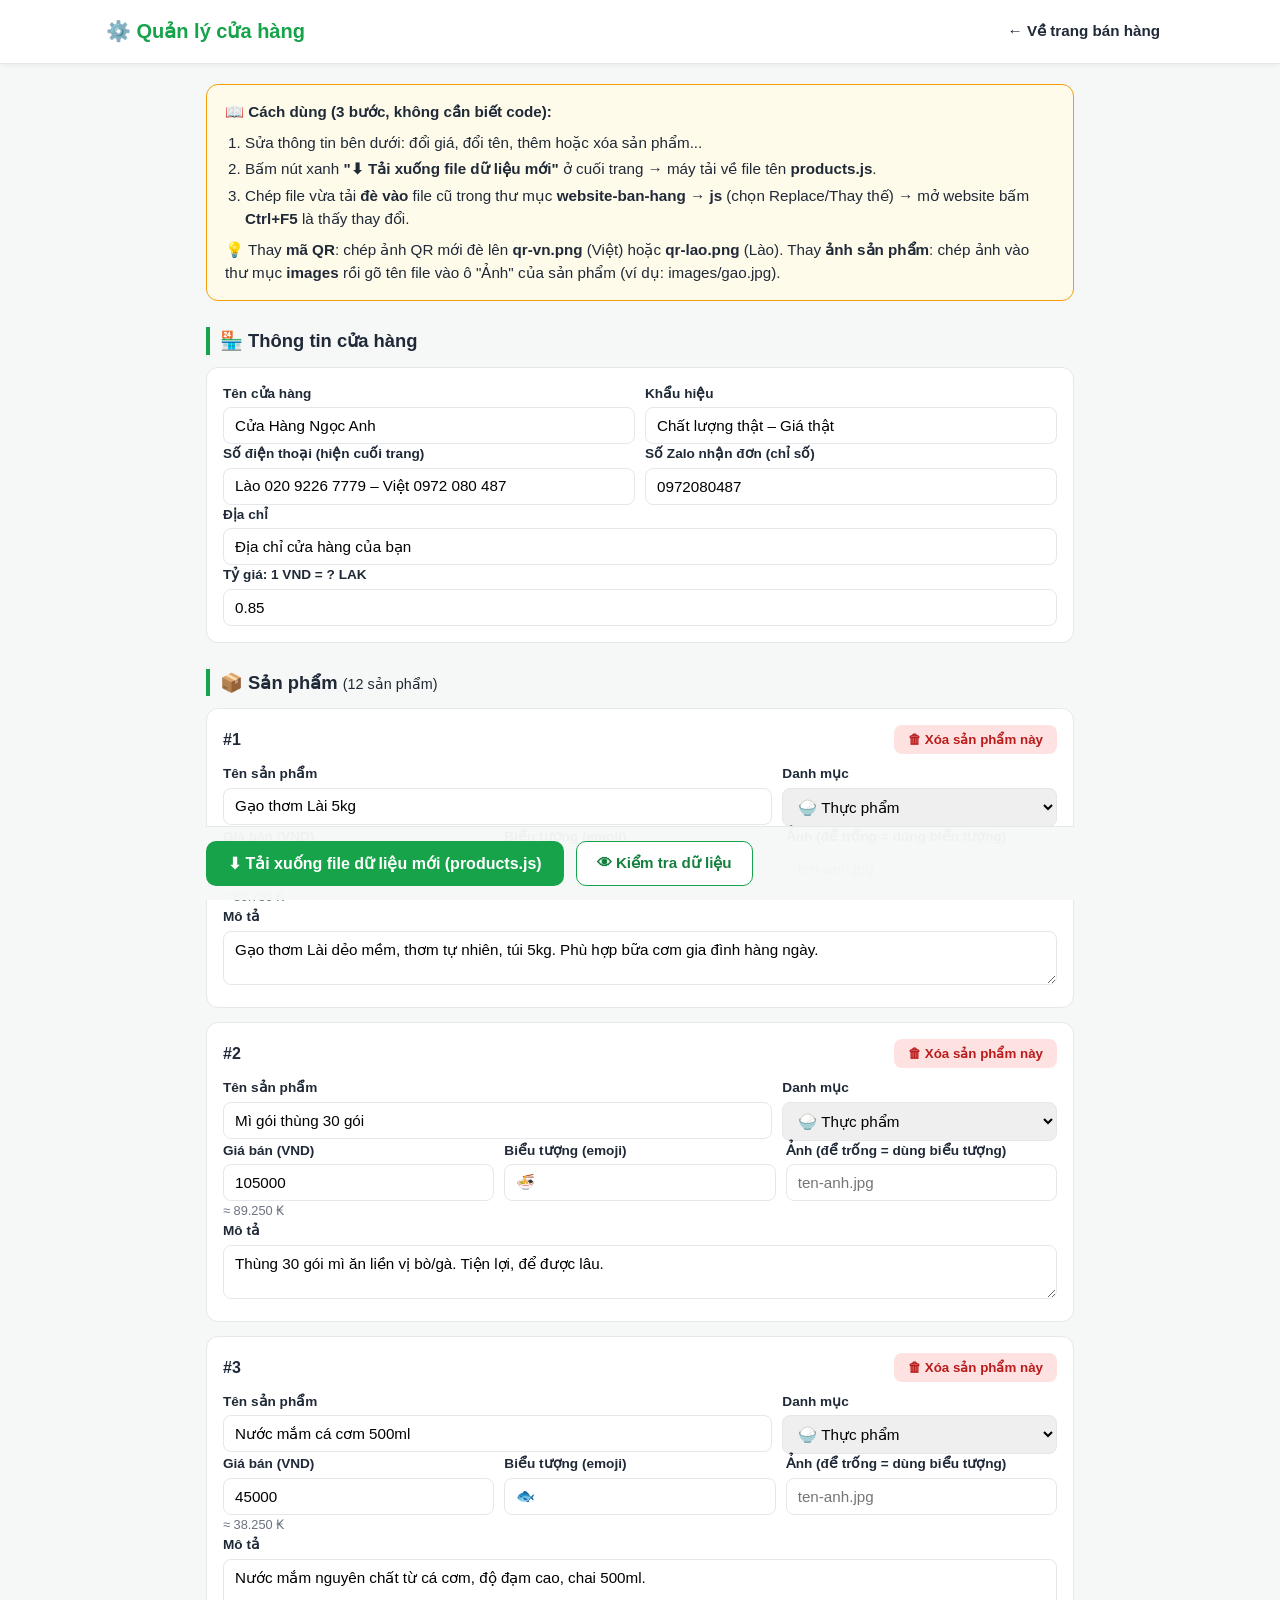
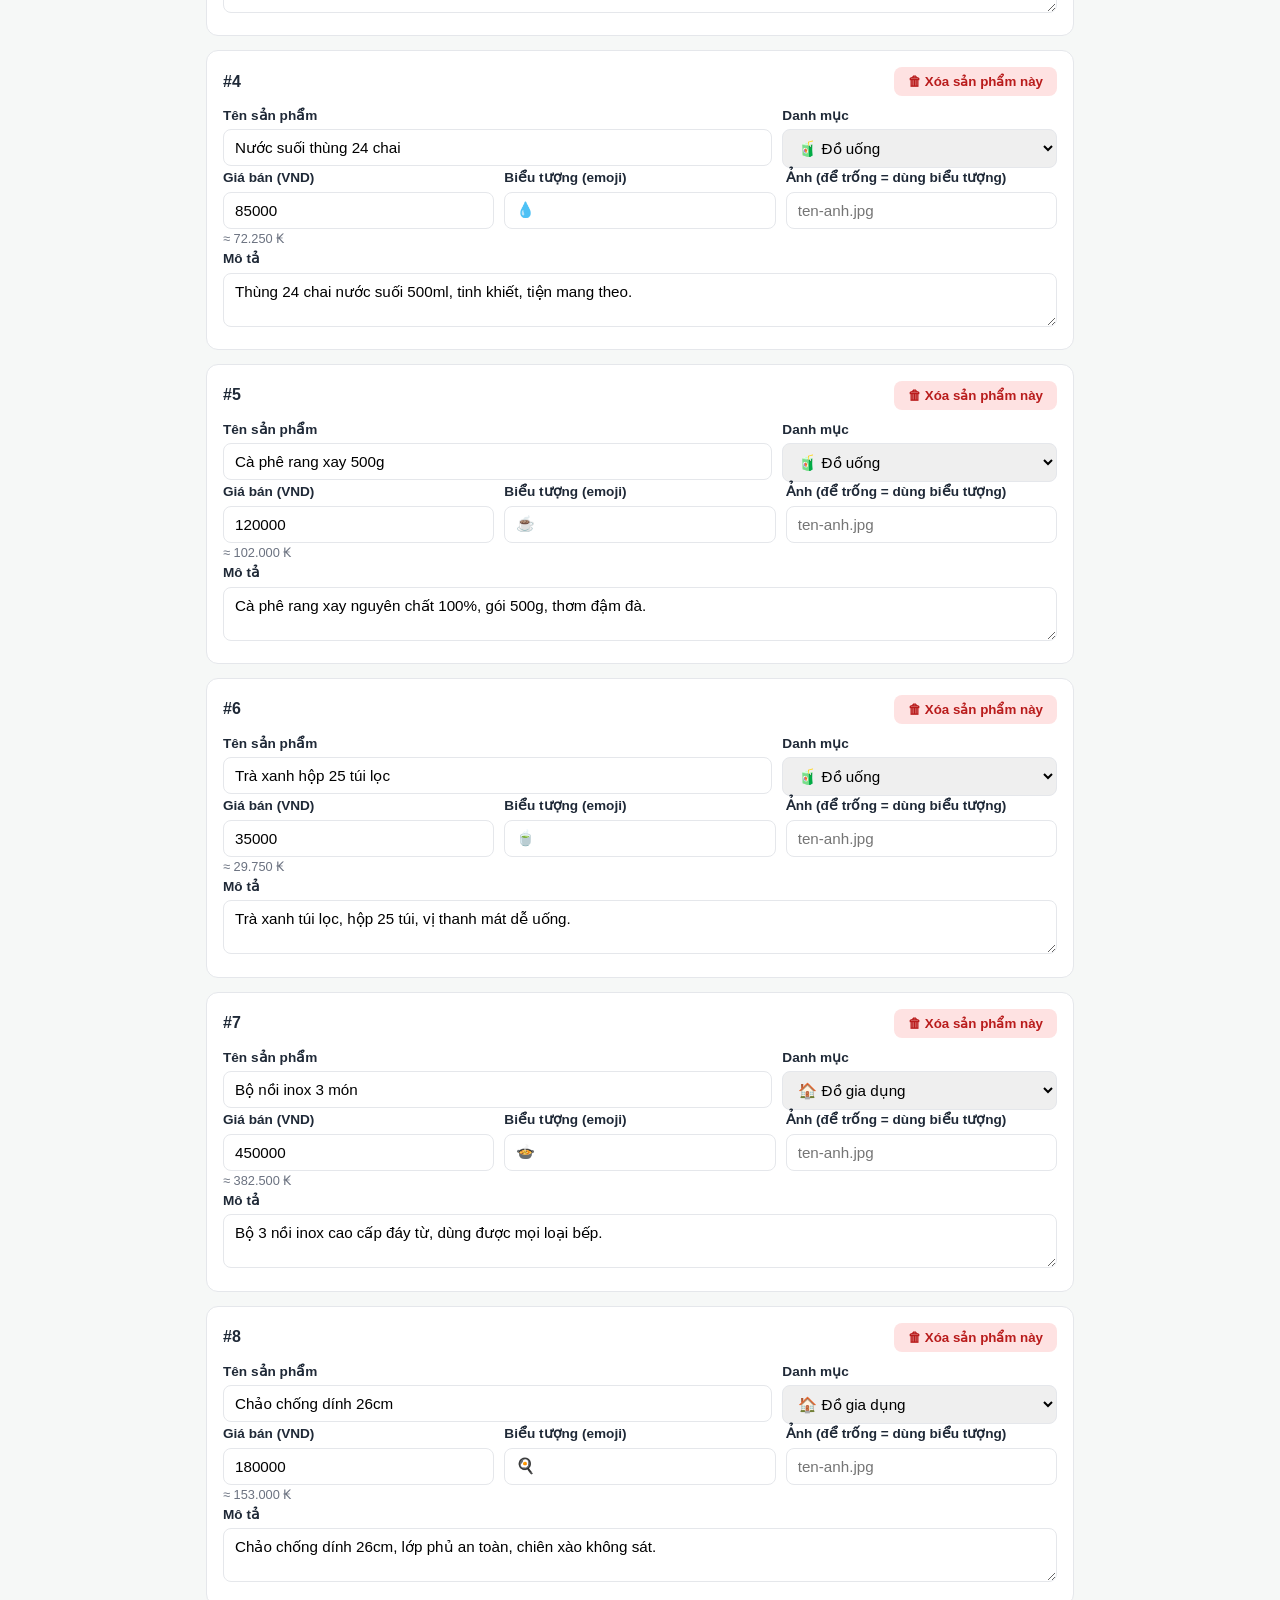
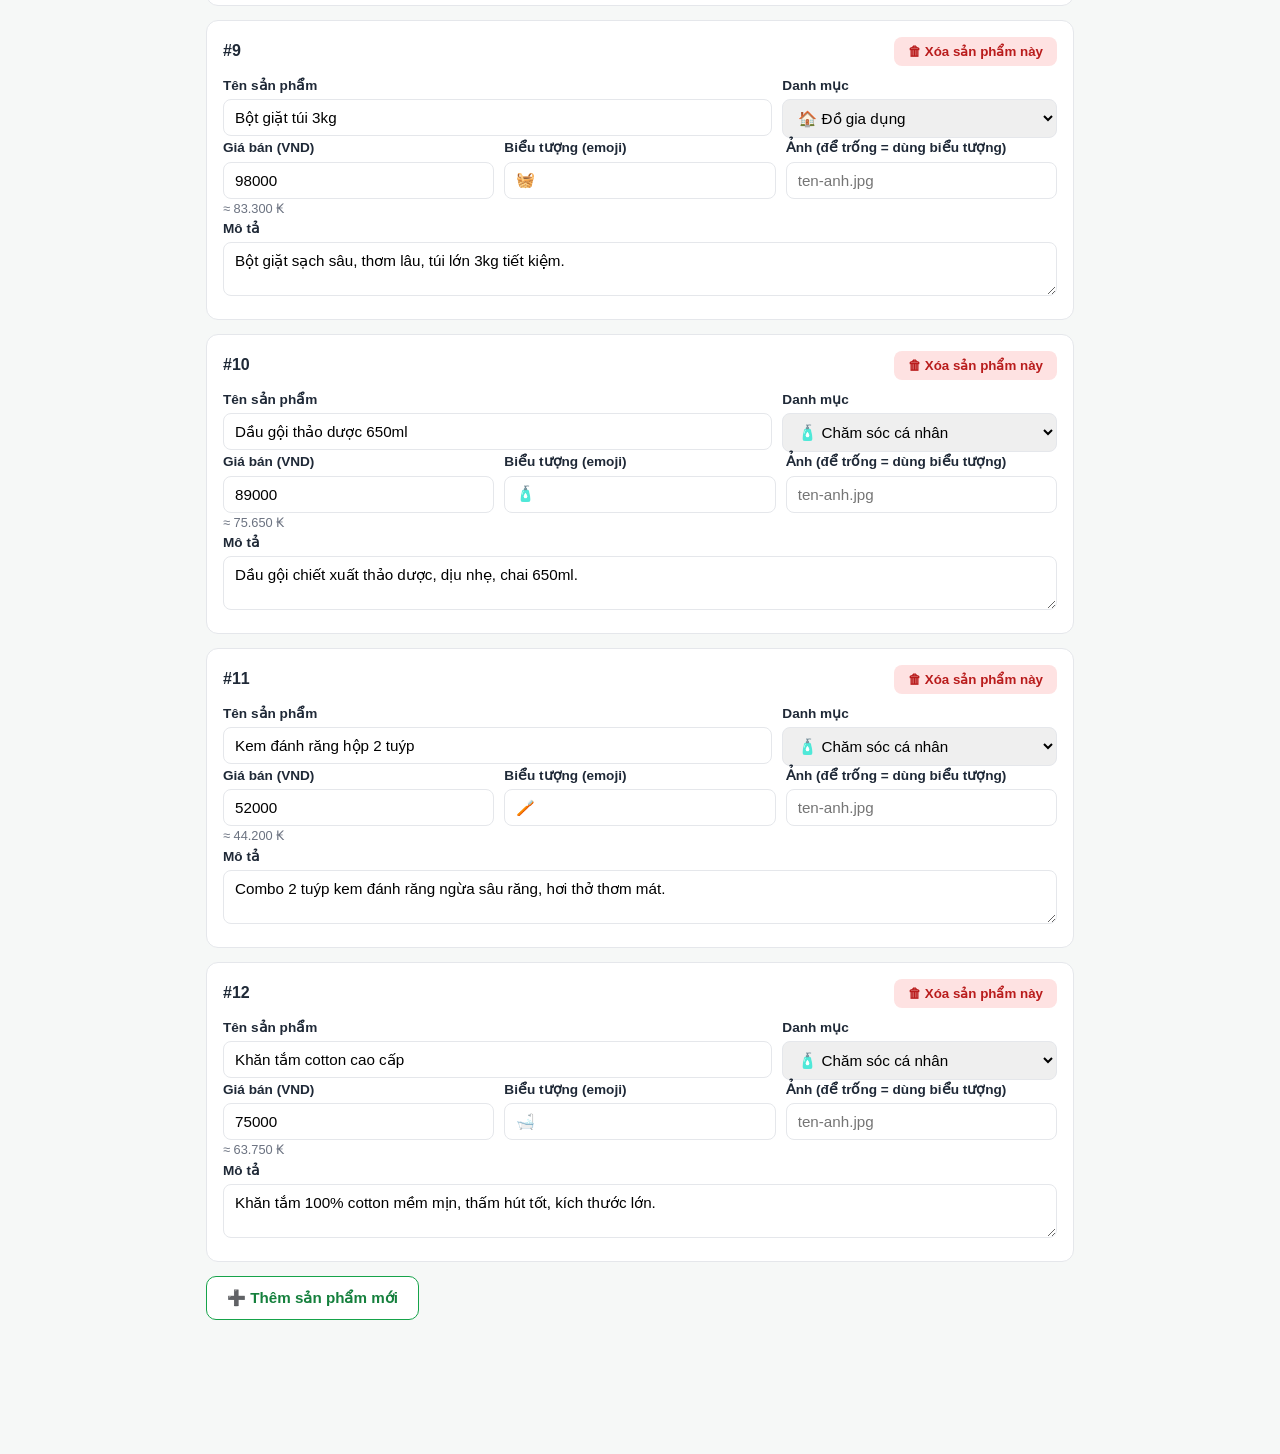
==== admin.html @ 4dd3c2e1 "Add files via upload" ====
<!DOCTYPE html>
<html lang="vi">
<head>
  <meta charset="UTF-8">
  <meta name="viewport" content="width=device-width, initial-scale=1.0">
  <title>Quản lý cửa hàng</title>
  <link rel="stylesheet" href="style.css">
  <style>
    /* Kiểu riêng cho trang quản lý */
    .qly-khung { max-width: 900px; margin: 0 auto; padding: 20px 16px 60px; }
    .qly-buoc {
      background: #fffbeb;
      border: 1.5px solid #f59e0b;
      border-radius: 12px;
      padding: 16px 18px;
      margin-bottom: 20px;
      font-size: 0.95rem;
    }
    .qly-buoc ol { margin: 8px 0 0 20px; }
    .qly-buoc li { margin-bottom: 4px; }
    .the-sp-qly {
      background: #fff;
      border: 1px solid var(--mau-vien);
      border-radius: 12px;
      padding: 16px;
      margin-bottom: 14px;
    }
    .the-sp-qly .hang { display: flex; gap: 10px; flex-wrap: wrap; }
    .the-sp-qly label { flex: 1; min-width: 130px; font-size: 0.85rem; font-weight: 600; }
    .the-sp-qly label.rong { flex-basis: 100%; }
    .the-sp-qly input, .the-sp-qly select, .the-sp-qly textarea {
      width: 100%; margin-top: 3px; padding: 9px 11px;
      border: 1.5px solid var(--mau-vien); border-radius: 8px;
      font-size: 0.95rem; font-family: inherit; outline: none;
    }
    .the-sp-qly input:focus, .the-sp-qly textarea:focus { border-color: var(--mau-chinh); }
    .dau-the {
      display: flex; justify-content: space-between; align-items: center;
      margin-bottom: 10px;
    }
    .dau-the strong { font-size: 1rem; }
    .nut-xoa-sp {
      background: #fee2e2; color: #b91c1c; border: none;
      padding: 7px 14px; border-radius: 8px; font-weight: 700; cursor: pointer;
    }
    .nut-xoa-sp:hover { background: #fecaca; }
    .nut-hanh-dong {
      background: var(--mau-chinh); color: #fff; border: none;
      padding: 13px 22px; border-radius: 10px;
      font-size: 1rem; font-weight: 700; cursor: pointer;
    }
    .nut-hanh-dong:hover { background: var(--mau-dam); }
    .nut-phu {
      background: #fff; color: var(--mau-dam);
      border: 1.5px solid var(--mau-chinh);
      padding: 12px 20px; border-radius: 10px;
      font-size: 0.95rem; font-weight: 700; cursor: pointer;
    }
    .thanh-nut {
      position: sticky; bottom: 0; background: rgba(246,248,247,0.97);
      padding: 14px 0; display: flex; gap: 12px; flex-wrap: wrap;
      border-top: 1px solid var(--mau-vien);
    }
    .gia-quy-doi { font-size: 0.8rem; color: var(--mau-chu-nhat); font-weight: 400; }
    h2.muc { font-size: 1.15rem; margin: 26px 0 12px; padding-left: 10px; border-left: 4px solid var(--mau-chinh); }
  </style>
</head>
<body>

  <header class="thanh-tren">
    <div class="thanh-tren-trong">
      <a href="index.html" class="logo">⚙️ Quản lý cửa hàng</a>
      <ul class="menu">
        <li><a href="index.html">← Về trang bán hàng</a></li>
      </ul>
    </div>
  </header>

  <main class="qly-khung">

    <div class="qly-buoc">
      <strong>📖 Cách dùng (3 bước, không cần biết code):</strong>
      <ol>
        <li>Sửa thông tin bên dưới: đổi giá, đổi tên, thêm hoặc xóa sản phẩm...</li>
        <li>Bấm nút xanh <strong>"⬇ Tải xuống file dữ liệu mới"</strong> ở cuối trang
            → máy tải về file tên <strong>products.js</strong>.</li>
        <li>Chép file vừa tải <strong>đè vào</strong> file cũ trong thư mục
            <strong>website-ban-hang → js</strong> (chọn Replace/Thay thế)
            → mở website bấm <strong>Ctrl+F5</strong> là thấy thay đổi.</li>
      </ol>
      <p style="margin-top:8px">💡 Thay <strong>mã QR</strong>: chép ảnh QR mới đè lên
        <strong>qr-vn.png</strong> (Việt) hoặc <strong>qr-lao.png</strong> (Lào).
        Thay <strong>ảnh sản phẩm</strong>: chép ảnh vào thư mục <strong>images</strong>
        rồi gõ tên file vào ô "Ảnh" của sản phẩm (ví dụ: images/gao.jpg).</p>
    </div>

    <h2 class="muc">🏪 Thông tin cửa hàng</h2>
    <div class="the-sp-qly">
      <div class="hang">
        <label>Tên cửa hàng<input type="text" id="ch-ten"></label>
        <label>Khẩu hiệu<input type="text" id="ch-khauhieu"></label>
      </div>
      <div class="hang">
        <label>Số điện thoại (hiện cuối trang)<input type="text" id="ch-sdt"></label>
        <label>Số Zalo nhận đơn (chỉ số)<input type="text" id="ch-zalo"></label>
      </div>
      <div class="hang">
        <label class="rong">Địa chỉ<input type="text" id="ch-diachi"></label>
      </div>
      <div class="hang">
        <label>Tỷ giá: 1 VND = ? LAK<input type="number" step="0.01" id="ch-tygia"></label>
      </div>
    </div>

    <h2 class="muc">📦 Sản phẩm <span id="dem-sp" style="font-weight:400;font-size:0.9rem"></span></h2>
    <div id="danh-sach-sp"></div>
    <button class="nut-phu" id="nut-them-sp">➕ Thêm sản phẩm mới</button>

    <div class="thanh-nut">
      <button class="nut-hanh-dong" id="nut-tai-file">⬇ Tải xuống file dữ liệu mới (products.js)</button>
      <button class="nut-phu" id="nut-xem-truoc">👁 Kiểm tra dữ liệu</button>
    </div>
    <p id="ket-qua-kiem-tra" style="font-weight:600"></p>
  </main>

  <script src="products.js"></script>
  <script>
  /* ================================================================
     TRANG QUẢN LÝ — đọc dữ liệu từ products.js, cho sửa bằng form,
     rồi sinh ra file products.js mới để tải xuống.
     ================================================================ */

  /* Bản sao dữ liệu đang chỉnh (không đụng dữ liệu gốc đang chạy) */
  let duLieu = {
    cauHinh: JSON.parse(JSON.stringify(CAU_HINH)),
    danhMuc: JSON.parse(JSON.stringify(DANH_MUC)),
    sanPham: JSON.parse(JSON.stringify(SAN_PHAM))
  };

  /* ---------- Đổ thông tin cửa hàng vào form ---------- */
  function doThongTinShop() {
    document.getElementById("ch-ten").value      = duLieu.cauHinh.tenCuaHang || "";
    document.getElementById("ch-khauhieu").value = duLieu.cauHinh.khauHieu || "";
    document.getElementById("ch-sdt").value      = duLieu.cauHinh.soDienThoai || "";
    document.getElementById("ch-diachi").value   = duLieu.cauHinh.diaChi || "";
    document.getElementById("ch-tygia").value    = duLieu.cauHinh.tyGiaLAK;
    document.getElementById("ch-zalo").value     = duLieu.cauHinh.soZaloNhanDon || "";
  }

  /* ---------- Vẽ danh sách sản phẩm dạng form ---------- */
  function veDanhSachSP() {
    const khung = document.getElementById("danh-sach-sp");
    let html = "";
    duLieu.sanPham.forEach(function (sp, i) {
      let luaChonDM = "";
      duLieu.danhMuc.forEach(function (dm) {
        luaChonDM += '<option value="' + dm.id + '"' +
          (sp.danhMuc === dm.id ? " selected" : "") + ">" +
          dm.icon + " " + dm.ten + "</option>";
      });
      html +=
        '<div class="the-sp-qly" data-i="' + i + '">' +
        '  <div class="dau-the">' +
        "    <strong>#" + (i + 1) + "</strong>" +
        '    <button class="nut-xoa-sp" data-i="' + i + '">🗑 Xóa sản phẩm này</button>' +
        "  </div>" +
        '  <div class="hang">' +
        '    <label style="flex:2">Tên sản phẩm<input type="text" class="o-ten" value="' + thoatHTML(sp.ten) + '"></label>' +
        '    <label>Danh mục<select class="o-danhmuc">' + luaChonDM + "</select></label>" +
        "  </div>" +
        '  <div class="hang">' +
        '    <label>Giá bán (VND)<input type="number" class="o-gia" value="' + sp.gia + '">' +
        '      <span class="gia-quy-doi" data-lak></span></label>' +
        '    <label>Biểu tượng (emoji)<input type="text" class="o-icon" value="' + thoatHTML(sp.icon || "") + '"></label>' +
        '    <label>Ảnh (để trống = dùng biểu tượng)<input type="text" class="o-anh" value="' + thoatHTML(sp.anh || "") + '" placeholder="ten-anh.jpg"></label>' +
        "  </div>" +
        '  <div class="hang">' +
        '    <label class="rong">Mô tả<textarea class="o-mota" rows="2">' + thoatHTML(sp.moTa || "") + "</textarea></label>" +
        "  </div>" +
        "</div>";
    });
    khung.innerHTML = html;
    document.getElementById("dem-sp").textContent = "(" + duLieu.sanPham.length + " sản phẩm)";

    /* Nút xóa từng sản phẩm */
    khung.querySelectorAll(".nut-xoa-sp").forEach(function (nut) {
      nut.addEventListener("click", function () {
        const i = parseInt(nut.dataset.i);
        if (confirm('Xóa "' + duLieu.sanPham[i].ten + '"?')) {
          ghiNhanForm();
          duLieu.sanPham.splice(i, 1);
          veDanhSachSP();
        }
      });
    });

    /* Hiện giá quy đổi LAK ngay dưới ô giá */
    khung.querySelectorAll(".the-sp-qly").forEach(function (the) {
      const oGia = the.querySelector(".o-gia");
      const oLak = the.querySelector("[data-lak]");
      function capNhat() {
        const g = parseFloat(oGia.value) || 0;
        const tg = parseFloat(document.getElementById("ch-tygia").value) || 0;
        oLak.textContent = "≈ " + Math.round(g * tg).toLocaleString("vi-VN") + " ₭";
      }
      oGia.addEventListener("input", capNhat);
      capNhat();
    });
  }

  /* ---------- Đọc lại toàn bộ giá trị từ form vào duLieu ---------- */
  function ghiNhanForm() {
    duLieu.cauHinh.tenCuaHang    = document.getElementById("ch-ten").value.trim();
    duLieu.cauHinh.khauHieu      = document.getElementById("ch-khauhieu").value.trim();
    duLieu.cauHinh.soDienThoai   = document.getElementById("ch-sdt").value.trim();
    duLieu.cauHinh.diaChi        = document.getElementById("ch-diachi").value.trim();
    duLieu.cauHinh.tyGiaLAK      = parseFloat(document.getElementById("ch-tygia").value) || 0.85;
    duLieu.cauHinh.soZaloNhanDon = document.getElementById("ch-zalo").value.trim();

    document.querySelectorAll("#danh-sach-sp .the-sp-qly").forEach(function (the) {
      const i = parseInt(the.dataset.i);
      const sp = duLieu.sanPham[i];
      if (!sp) return;
      sp.ten     = the.querySelector(".o-ten").value.trim();
      sp.danhMuc = the.querySelector(".o-danhmuc").value;
      sp.gia     = parseInt(the.querySelector(".o-gia").value) || 0;
      sp.icon    = the.querySelector(".o-icon").value.trim() || "📦";
      sp.anh     = the.querySelector(".o-anh").value.trim();
      sp.moTa    = the.querySelector(".o-mota").value.trim();
    });
  }

  /* ---------- Thêm sản phẩm mới ---------- */
  document.getElementById("nut-them-sp").addEventListener("click", function () {
    ghiNhanForm();
    let maxId = 0;
    duLieu.sanPham.forEach(function (sp) { if (sp.id > maxId) maxId = sp.id; });
    duLieu.sanPham.push({
      id: maxId + 1,
      ten: "Sản phẩm mới",
      danhMuc: duLieu.danhMuc[0] ? duLieu.danhMuc[0].id : "",
      gia: 10000,
      icon: "📦",
      anh: "",
      moTa: ""
    });
    veDanhSachSP();
    const cacThe = document.querySelectorAll("#danh-sach-sp .the-sp-qly");
    cacThe[cacThe.length - 1].scrollIntoView({ behavior: "smooth" });
  });

  /* ---------- Kiểm tra dữ liệu ---------- */
  function kiemTra() {
    ghiNhanForm();
    const loi = [];
    if (!duLieu.cauHinh.tenCuaHang) loi.push("Chưa nhập tên cửa hàng");
    if (!(duLieu.cauHinh.tyGiaLAK > 0)) loi.push("Tỷ giá phải lớn hơn 0");
    duLieu.sanPham.forEach(function (sp, i) {
      if (!sp.ten) loi.push("Sản phẩm #" + (i + 1) + " chưa có tên");
      if (!(sp.gia > 0)) loi.push('Sản phẩm "' + (sp.ten || "#" + (i + 1)) + '" giá phải lớn hơn 0');
    });
    return loi;
  }

  document.getElementById("nut-xem-truoc").addEventListener("click", function () {
    const loi = kiemTra();
    const o = document.getElementById("ket-qua-kiem-tra");
    if (loi.length === 0) {
      o.style.color = "#15803d";
      o.textContent = "✅ Dữ liệu hợp lệ: " + duLieu.sanPham.length + " sản phẩm, sẵn sàng tải xuống.";
    } else {
      o.style.color = "#b91c1c";
      o.textContent = "⚠️ " + loi.join(" • ");
    }
  });

  /* ---------- Sinh nội dung file products.js mới ---------- */
  function chuoiJS(v) {
    return '"' + String(v).replace(/\\/g, "\\\\").replace(/"/g, '\\"') + '"';
  }
  function taoNoiDungFile() {
    const c = duLieu.cauHinh;
    let r = [];
    r.push("/* File này được tạo từ trang Quản lý (admin.html) ngày " +
      new Date().toLocaleString("vi-VN") + " */");
    r.push("");
    r.push("const CAU_HINH = {");
    r.push("  tenCuaHang: " + chuoiJS(c.tenCuaHang) + ",");
    r.push("  khauHieu: " + chuoiJS(c.khauHieu) + ",");
    r.push("  soDienThoai: " + chuoiJS(c.soDienThoai) + ",");
    r.push("  diaChi: " + chuoiJS(c.diaChi) + ",");
    r.push("  tyGiaLAK: " + c.tyGiaLAK + ",");
    r.push("  soZaloNhanDon: " + chuoiJS(c.soZaloNhanDon));
    r.push("};");
    r.push("");
    r.push("const DANH_MUC = [");
    duLieu.danhMuc.forEach(function (dm, i) {
      r.push("  { id: " + chuoiJS(dm.id) + ", ten: " + chuoiJS(dm.ten) +
        ", icon: " + chuoiJS(dm.icon) + " }" + (i < duLieu.danhMuc.length - 1 ? "," : ""));
    });
    r.push("];");
    r.push("");
    r.push("const SAN_PHAM = [");
    duLieu.sanPham.forEach(function (sp, i) {
      r.push("  {");
      r.push("    id: " + sp.id + ",");
      r.push("    ten: " + chuoiJS(sp.ten) + ",");
      r.push("    danhMuc: " + chuoiJS(sp.danhMuc) + ",");
      r.push("    gia: " + sp.gia + ",");
      r.push("    icon: " + chuoiJS(sp.icon) + ",");
      r.push("    anh: " + chuoiJS(sp.anh) + ",");
      r.push("    moTa: " + chuoiJS(sp.moTa));
      r.push("  }" + (i < duLieu.sanPham.length - 1 ? "," : ""));
    });
    r.push("];");
    r.push("");
    return r.join("\n");
  }

  /* ---------- Tải file xuống ---------- */
  document.getElementById("nut-tai-file").addEventListener("click", function () {
    const loi = kiemTra();
    const o = document.getElementById("ket-qua-kiem-tra");
    if (loi.length > 0) {
      o.style.color = "#b91c1c";
      o.textContent = "⚠️ Chưa tải được, cần sửa: " + loi.join(" • ");
      return;
    }
    const noiDung = taoNoiDungFile();
    const blob = new Blob([noiDung], { type: "text/javascript;charset=utf-8" });
    const a = document.createElement("a");
    a.href = URL.createObjectURL(blob);
    a.download = "products.js";
    document.body.appendChild(a);
    a.click();
    a.remove();
    o.style.color = "#15803d";
    o.textContent = "✅ Đã tải file products.js — chép đè vào thư mục website-ban-hang → js, rồi mở website bấm Ctrl+F5.";
  });

  /* ---------- Chống lỗi khi gõ ký tự đặc biệt vào ô nhập ---------- */
  function thoatHTML(s) {
    return String(s).replace(/&/g, "&amp;").replace(/</g, "&lt;")
      .replace(/>/g, "&gt;").replace(/"/g, "&quot;");
  }

  /* Khởi động */
  doThongTinShop();
  veDanhSachSP();
  </script>
</body>
</html>
---- style.css ----
/* ============================================================
   style.css — TOÀN BỘ GIAO DIỆN WEBSITE (không cần sửa file này)
   Muốn đổi màu chủ đạo: sửa 2 dòng --mau-chinh và --mau-dam bên dưới.
   ============================================================ */

:root {
  --mau-chinh: #16a34a;      /* Xanh lá — màu chủ đạo */
  --mau-dam: #15803d;        /* Xanh lá đậm — khi rê chuột */
  --mau-nen: #f6f8f7;        /* Màu nền trang */
  --mau-chu: #1f2937;        /* Màu chữ chính */
  --mau-chu-nhat: #6b7280;   /* Màu chữ phụ */
  --mau-vien: #e5e7eb;       /* Màu viền */
  --bo-goc: 12px;            /* Độ bo góc */
}

* { margin: 0; padding: 0; box-sizing: border-box; }

body {
  font-family: "Segoe UI", Roboto, Arial, sans-serif;
  background: var(--mau-nen);
  color: var(--mau-chu);
  line-height: 1.5;
}

/* ================= THANH MENU TRÊN CÙNG ================= */
.thanh-tren {
  position: sticky;
  top: 0;
  z-index: 100;
  background: #ffffff;
  border-bottom: 1px solid var(--mau-vien);
  box-shadow: 0 1px 6px rgba(0, 0, 0, 0.06);
}
.thanh-tren-trong {
  max-width: 1100px;
  margin: 0 auto;
  padding: 12px 16px;
  display: flex;
  align-items: center;
  gap: 16px;
}
.logo {
  font-size: 1.25rem;
  font-weight: 800;
  color: var(--mau-chinh);
  text-decoration: none;
  white-space: nowrap;
}
.menu {
  display: flex;
  gap: 4px;
  margin-left: auto;
  list-style: none;
}
.menu a {
  display: block;
  padding: 8px 14px;
  border-radius: 8px;
  text-decoration: none;
  color: var(--mau-chu);
  font-weight: 600;
  font-size: 0.95rem;
}
.menu a:hover { background: #ecfdf5; color: var(--mau-dam); }
.menu a.gio-hang {
  background: var(--mau-chinh);
  color: #fff;
}
.menu a.gio-hang:hover { background: var(--mau-dam); color: #fff; }
.nut-menu {
  display: none;
  margin-left: auto;
  background: none;
  border: 1px solid var(--mau-vien);
  border-radius: 8px;
  font-size: 1.3rem;
  padding: 4px 10px;
  cursor: pointer;
}

/* ================= BANNER ================= */
.banner {
  background: linear-gradient(135deg, #16a34a 0%, #0d9488 100%);
  color: #fff;
  text-align: center;
  padding: 48px 16px;
}
.banner h1 { font-size: 2rem; margin-bottom: 8px; }
.banner p { font-size: 1.1rem; opacity: 0.95; }
.nut-banner {
  display: inline-block;
  margin-top: 20px;
  background: #fff;
  color: var(--mau-dam);
  font-weight: 700;
  padding: 12px 28px;
  border-radius: 999px;
  text-decoration: none;
  transition: transform 0.15s;
}
.nut-banner:hover { transform: scale(1.05); }

/* ================= KHUNG CHUNG ================= */
.khung {
  max-width: 1100px;
  margin: 0 auto;
  padding: 24px 16px;
}
.tieu-de-muc {
  font-size: 1.3rem;
  margin: 8px 0 16px;
  padding-left: 12px;
  border-left: 4px solid var(--mau-chinh);
}

/* ================= TÌM KIẾM + LỌC GIÁ ================= */
.khung-tim-kiem {
  margin-bottom: 16px;
  display: flex;
  gap: 10px;
}
#o-tim-kiem {
  flex: 1;
  padding: 13px 18px;
  font-size: 1rem;
  border: 2px solid var(--mau-vien);
  border-radius: 999px;
  outline: none;
}
#o-tim-kiem:focus { border-color: var(--mau-chinh); }
#o-loc-gia {
  padding: 0 16px;
  font-size: 0.95rem;
  font-weight: 600;
  border: 2px solid var(--mau-vien);
  border-radius: 999px;
  background: #fff;
  color: var(--mau-chu);
  cursor: pointer;
  outline: none;
}
#o-loc-gia:focus { border-color: var(--mau-chinh); }

/* ================= DANH MỤC ================= */
.khung-danh-muc {
  display: flex;
  gap: 10px;
  flex-wrap: wrap;
  margin-bottom: 20px;
}
.nut-danh-muc {
  padding: 10px 18px;
  border: 1.5px solid var(--mau-vien);
  border-radius: 999px;
  background: #fff;
  font-size: 0.95rem;
  font-weight: 600;
  color: var(--mau-chu);
  cursor: pointer;
  transition: all 0.15s;
}
.nut-danh-muc:hover { border-color: var(--mau-chinh); color: var(--mau-dam); }
.nut-danh-muc.active {
  background: var(--mau-chinh);
  border-color: var(--mau-chinh);
  color: #fff;
}

/* ================= LƯỚI SẢN PHẨM ================= */
.luoi-san-pham {
  display: grid;
  grid-template-columns: repeat(4, 1fr);
  gap: 16px;
}
.the-san-pham {
  background: #fff;
  border: 1px solid var(--mau-vien);
  border-radius: var(--bo-goc);
  overflow: hidden;
  display: flex;
  flex-direction: column;
  transition: box-shadow 0.15s, transform 0.15s;
}
.the-san-pham:hover {
  box-shadow: 0 6px 18px rgba(0, 0, 0, 0.1);
  transform: translateY(-3px);
}
.anh-san-pham {
  height: 150px;
  background: linear-gradient(135deg, #f0fdf4, #e0f2fe);
  display: flex;
  align-items: center;
  justify-content: center;
}
.anh-san-pham img { width: 100%; height: 100%; object-fit: cover; }
.icon-sp { font-size: 3.4rem; }
.vung-bam {
  text-decoration: none;
  color: inherit;
  display: flex;
  flex-direction: column;
  flex: 1;
}
.noi-dung-the {
  padding: 12px 14px 4px;
  display: flex;
  flex-direction: column;
  flex: 1;
}
.chan-the { padding: 0 14px 14px; }
.ten-sp {
  font-size: 0.98rem;
  font-weight: 700;
  margin-bottom: 6px;
  min-height: 2.6em;
}
.gia-vnd {
  color: #dc2626;
  font-weight: 800;
  font-size: 1.05rem;
}
.gia-lak {
  color: var(--mau-chu-nhat);
  font-size: 0.85rem;
  margin-bottom: 10px;
}
.nut-them-gio {
  margin-top: auto;
  width: 100%;
  padding: 10px;
  background: var(--mau-chinh);
  color: #fff;
  border: none;
  border-radius: 8px;
  font-size: 0.95rem;
  font-weight: 700;
  cursor: pointer;
  transition: background 0.15s;
}
.nut-them-gio:hover { background: var(--mau-dam); }
.khong-co-sp {
  grid-column: 1 / -1;
  text-align: center;
  padding: 40px;
  color: var(--mau-chu-nhat);
}

/* ================= TRANG CHI TIẾT SẢN PHẨM ================= */
.lui-lai {
  display: inline-block;
  margin-bottom: 16px;
  color: var(--mau-dam);
  font-weight: 600;
  text-decoration: none;
}
.lui-lai:hover { text-decoration: underline; }
.chi-tiet {
  display: grid;
  grid-template-columns: 1fr 1.3fr;
  gap: 28px;
  background: #fff;
  border: 1px solid var(--mau-vien);
  border-radius: var(--bo-goc);
  padding: 24px;
  margin-bottom: 32px;
}
.chi-tiet-anh {
  background: linear-gradient(135deg, #f0fdf4, #e0f2fe);
  border-radius: var(--bo-goc);
  display: flex;
  align-items: center;
  justify-content: center;
  min-height: 280px;
  overflow: hidden;
}
.chi-tiet-anh img { width: 100%; height: 100%; object-fit: cover; }
.icon-sp-lon { font-size: 7rem; }
.nhan-danh-muc {
  color: var(--mau-chu-nhat);
  font-size: 0.9rem;
  margin-bottom: 6px;
}
.chi-tiet-thong-tin h1 { font-size: 1.6rem; margin-bottom: 10px; }
.gia-lon { font-size: 1.7rem; }
.mo-ta {
  margin: 16px 0;
  color: var(--mau-chu);
  background: #f9fafb;
  border-left: 3px solid var(--mau-chinh);
  padding: 12px 14px;
  border-radius: 0 8px 8px 0;
}
.chon-so-luong {
  display: flex;
  align-items: center;
  gap: 14px;
  margin-bottom: 16px;
  font-weight: 600;
}
.nut-so-luong {
  width: 38px;
  height: 38px;
  font-size: 1.2rem;
  font-weight: 700;
  border: 1.5px solid var(--mau-vien);
  border-radius: 8px;
  background: #fff;
  cursor: pointer;
}
.nut-so-luong:hover { border-color: var(--mau-chinh); color: var(--mau-dam); }
#so-luong {
  min-width: 30px;
  text-align: center;
  font-size: 1.1rem;
}
.nut-lon {
  max-width: 320px;
  padding: 14px;
  font-size: 1.05rem;
}

/* ================= TRANG GIỎ HÀNG ================= */
.gio-trong {
  text-align: center;
  padding: 48px 16px;
  background: #fff;
  border: 1px solid var(--mau-vien);
  border-radius: var(--bo-goc);
}
.icon-gio-trong { font-size: 4rem; margin-bottom: 8px; }
.gio-trong p { margin-bottom: 16px; color: var(--mau-chu-nhat); }
.nut-xanh {
  background: var(--mau-chinh) !important;
  color: #fff !important;
}
.dong-gio {
  display: flex;
  align-items: center;
  gap: 16px;
  background: #fff;
  border: 1px solid var(--mau-vien);
  border-radius: var(--bo-goc);
  padding: 14px 16px;
  margin-bottom: 12px;
}
.anh-dong-gio {
  width: 76px;
  height: 76px;
  flex-shrink: 0;
  background: linear-gradient(135deg, #f0fdf4, #e0f2fe);
  border-radius: 10px;
  display: flex;
  align-items: center;
  justify-content: center;
  text-decoration: none;
  overflow: hidden;
}
.anh-dong-gio img { width: 100%; height: 100%; object-fit: cover; }
.icon-dong-gio { font-size: 2.2rem; }
.thong-tin-dong-gio { flex: 1; min-width: 0; }
.ten-dong-gio {
  display: block;
  font-weight: 700;
  color: var(--mau-chu);
  text-decoration: none;
  margin-bottom: 4px;
}
.ten-dong-gio:hover { color: var(--mau-dam); }
.dieu-khien-dong-gio {
  display: flex;
  flex-direction: column;
  align-items: flex-end;
  gap: 8px;
}
.so-luong-gio {
  min-width: 30px;
  text-align: center;
  font-weight: 700;
}
.thanh-tien {
  font-weight: 800;
  color: #dc2626;
}
.nut-xoa {
  background: none;
  border: none;
  color: var(--mau-chu-nhat);
  font-size: 0.85rem;
  cursor: pointer;
}
.nut-xoa:hover { color: #dc2626; }
.tong-gio {
  background: #fff;
  border: 2px solid var(--mau-chinh);
  border-radius: var(--bo-goc);
  padding: 20px;
  margin-top: 20px;
}
.dong-tong {
  display: flex;
  justify-content: space-between;
  align-items: center;
  font-size: 1.1rem;
  font-weight: 700;
}
.tong-lak { text-align: right; margin-top: 4px; }
.nut-thanh-toan {
  display: block;
  text-align: center;
  background: var(--mau-chinh);
  color: #fff;
  font-weight: 700;
  font-size: 1.05rem;
  padding: 14px;
  border-radius: 10px;
  text-decoration: none;
  margin-top: 16px;
}
.nut-thanh-toan:hover { background: var(--mau-dam); }
.tiep-tuc-mua {
  display: block;
  text-align: center;
  margin-top: 12px;
  color: var(--mau-dam);
  font-weight: 600;
  text-decoration: none;
}
.tiep-tuc-mua:hover { text-decoration: underline; }

/* ================= TRANG THANH TOÁN ================= */
.khu-thanh-toan {
  display: grid;
  grid-template-columns: 1.2fr 1fr;
  gap: 20px;
  align-items: start;
}
.the-form {
  background: #fff;
  border: 1px solid var(--mau-vien);
  border-radius: var(--bo-goc);
  padding: 20px;
  margin-bottom: 16px;
}
.the-form h3 { margin-bottom: 14px; font-size: 1.05rem; }
.the-form label {
  display: block;
  font-weight: 600;
  font-size: 0.92rem;
  margin-bottom: 12px;
}
.the-form input[type="text"],
.the-form input[type="tel"],
.the-form textarea {
  width: 100%;
  margin-top: 5px;
  padding: 11px 14px;
  font-size: 1rem;
  font-family: inherit;
  border: 1.5px solid var(--mau-vien);
  border-radius: 8px;
  outline: none;
}
.the-form input:focus, .the-form textarea:focus { border-color: var(--mau-chinh); }
.bat-buoc { color: #dc2626; }
.lua-chon {
  display: flex !important;
  align-items: center;
  gap: 8px;
  font-weight: 500 !important;
  padding: 10px 12px;
  border: 1.5px solid var(--mau-vien);
  border-radius: 8px;
  cursor: pointer;
}
.lua-chon:has(input:checked) { border-color: var(--mau-chinh); background: #f0fdf4; }
.bao-loi { color: #dc2626; font-weight: 600; margin: 8px 0; min-height: 1.2em; }
.dong-tom-tat {
  display: flex;
  justify-content: space-between;
  gap: 10px;
  padding: 8px 0;
  border-bottom: 1px dashed var(--mau-vien);
  font-size: 0.95rem;
}
.dong-tong-tt {
  border-bottom: none;
  font-weight: 800;
  padding-top: 12px;
}
.khu-qr { text-align: center; }
.nhan-qr {
  font-weight: 700;
  font-size: 0.92rem;
  margin-bottom: 8px;
}
.nhan-qr-cach { margin-top: 18px; }
.chu-thich-qr {
  font-size: 0.85rem;
  color: var(--mau-chu-nhat);
  margin-top: 6px;
}
.anh-qr {
  width: 220px;
  max-width: 100%;
  border: 1px solid var(--mau-vien);
  border-radius: 10px;
}
.huong-dan-qr {
  font-size: 0.88rem;
  color: var(--mau-chu-nhat);
  margin-top: 10px;
  text-align: left;
}
.hoan-tat {
  background: #fff;
  border: 2px solid var(--mau-chinh);
  border-radius: var(--bo-goc);
  padding: 32px 24px;
  text-align: center;
  max-width: 560px;
  margin: 0 auto;
}
.icon-hoan-tat { font-size: 3.4rem; }
.hoan-tat h3 { font-size: 1.4rem; margin: 8px 0 12px; color: var(--mau-dam); }
.hoan-tat .nut-thanh-toan { max-width: 380px; margin: 16px auto; }
.ghi-chu-nho { font-size: 0.85rem; color: var(--mau-chu-nhat); margin-top: 8px; }
#vung-don {
  width: 100%;
  margin: 10px 0;
  padding: 12px;
  font-size: 0.88rem;
  font-family: Consolas, monospace;
  border: 1.5px solid var(--mau-vien);
  border-radius: 8px;
}
#nut-chep-lai { border: none; cursor: pointer; font-size: 0.95rem; }

/* ================= THÔNG BÁO NỔI ================= */
.thong-bao-noi {
  position: fixed;
  bottom: 24px;
  left: 50%;
  transform: translateX(-50%) translateY(20px);
  background: #1f2937;
  color: #fff;
  padding: 12px 22px;
  border-radius: 999px;
  font-size: 0.95rem;
  box-shadow: 0 8px 20px rgba(0, 0, 0, 0.25);
  opacity: 0;
  transition: all 0.3s;
  z-index: 999;
  max-width: 90%;
  text-align: center;
}
.thong-bao-noi.hien {
  opacity: 1;
  transform: translateX(-50%) translateY(0);
}

/* ================= CHÂN TRANG ================= */
.chan-trang {
  background: #1f2937;
  color: #d1d5db;
  text-align: center;
  padding: 28px 16px;
  margin-top: 40px;
  font-size: 0.92rem;
}
.chan-trang strong { color: #fff; }

/* ================= ĐIỆN THOẠI & MÁY TÍNH BẢNG ================= */
@media (max-width: 900px) {
  .luoi-san-pham { grid-template-columns: repeat(3, 1fr); }
}
@media (max-width: 680px) {
  .luoi-san-pham { grid-template-columns: repeat(2, 1fr); gap: 12px; }
  .khung-tim-kiem { flex-direction: column; }
  #o-loc-gia { padding: 12px 16px; }
  .chi-tiet { grid-template-columns: 1fr; padding: 16px; gap: 16px; }
  .dong-gio { flex-wrap: wrap; }
  .khu-thanh-toan { grid-template-columns: 1fr; }
  .dieu-khien-dong-gio {
    flex-direction: row;
    align-items: center;
    width: 100%;
    justify-content: space-between;
  }
  .chi-tiet-anh { min-height: 200px; }
  .icon-sp-lon { font-size: 5rem; }
  .nut-lon { max-width: 100%; }
  .banner { padding: 34px 16px; }
  .banner h1 { font-size: 1.5rem; }
  .nut-menu { display: block; }
  .menu {
    display: none;
    position: absolute;
    top: 100%;
    left: 0;
    right: 0;
    background: #fff;
    flex-direction: column;
    border-bottom: 1px solid var(--mau-vien);
    box-shadow: 0 8px 16px rgba(0, 0, 0, 0.08);
    padding: 8px;
  }
  .menu.mo { display: flex; }
  .anh-san-pham { height: 120px; }
  .icon-sp { font-size: 2.7rem; }
}
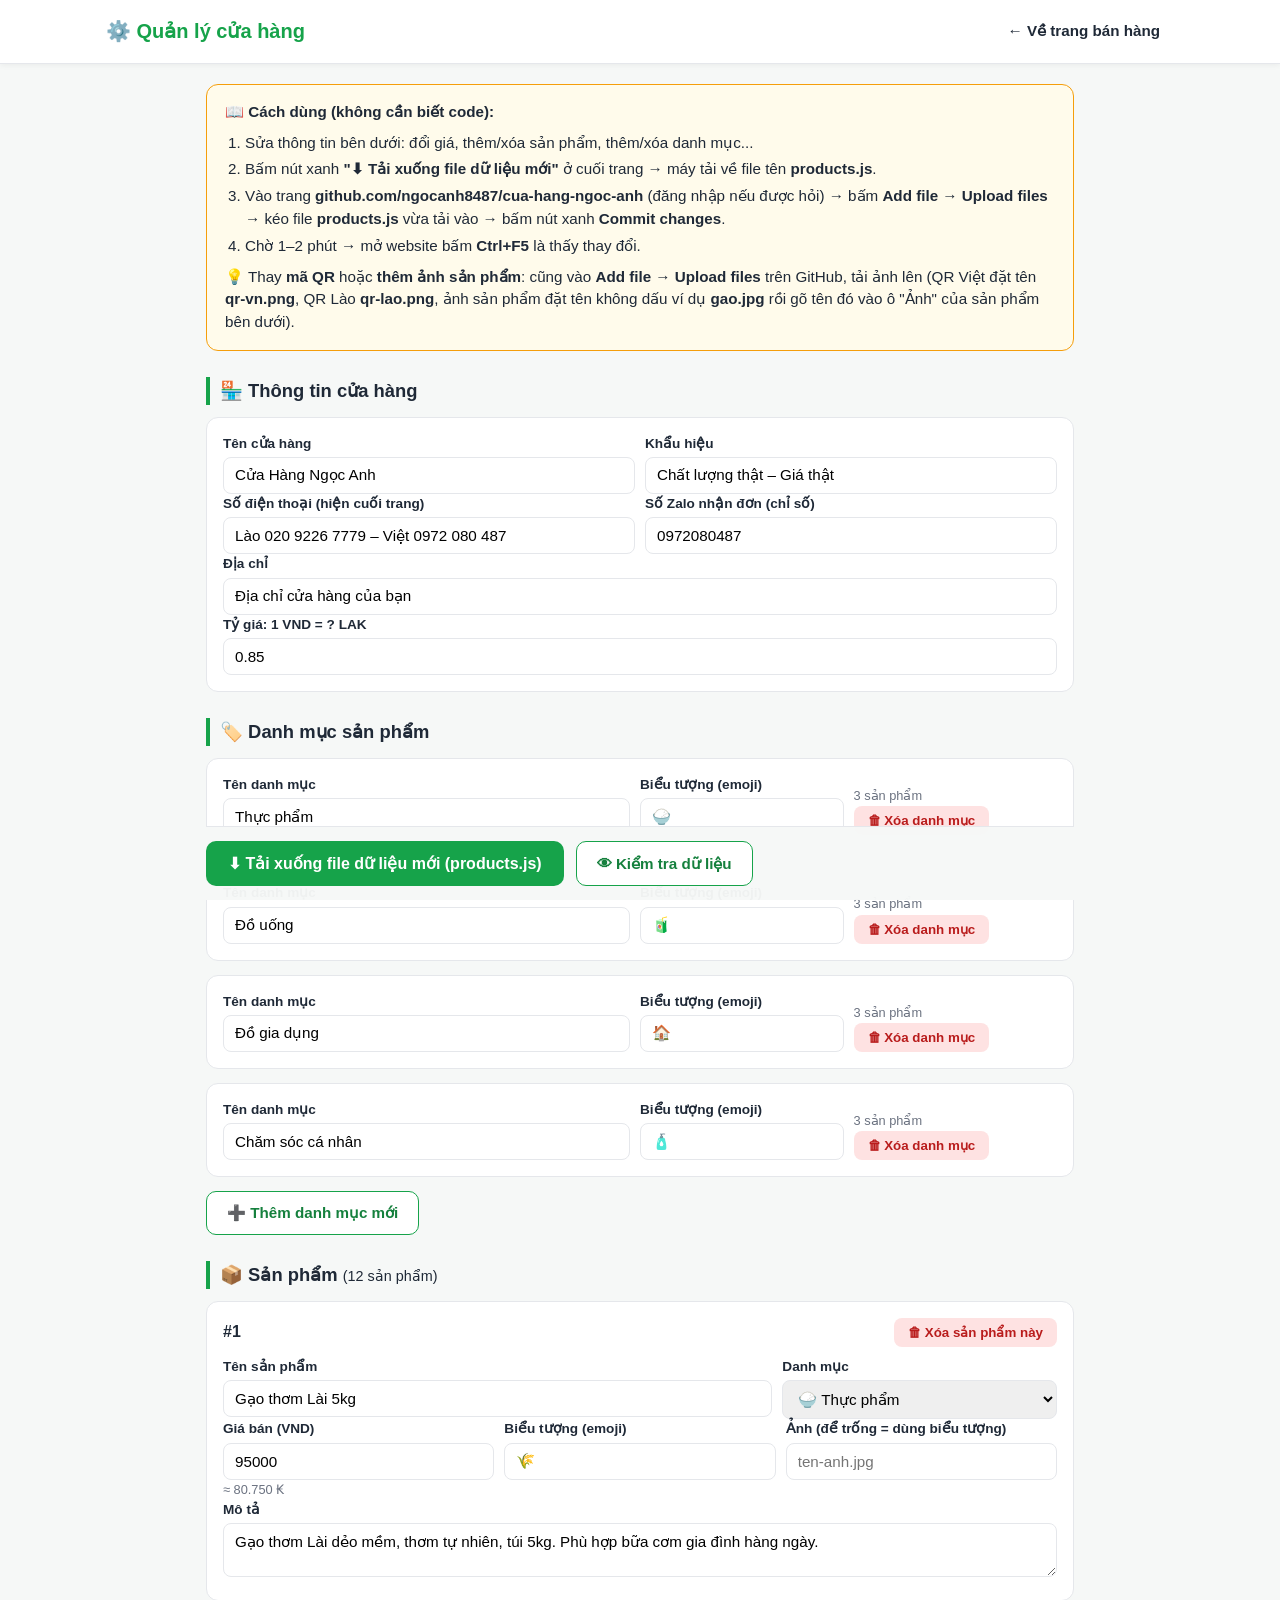
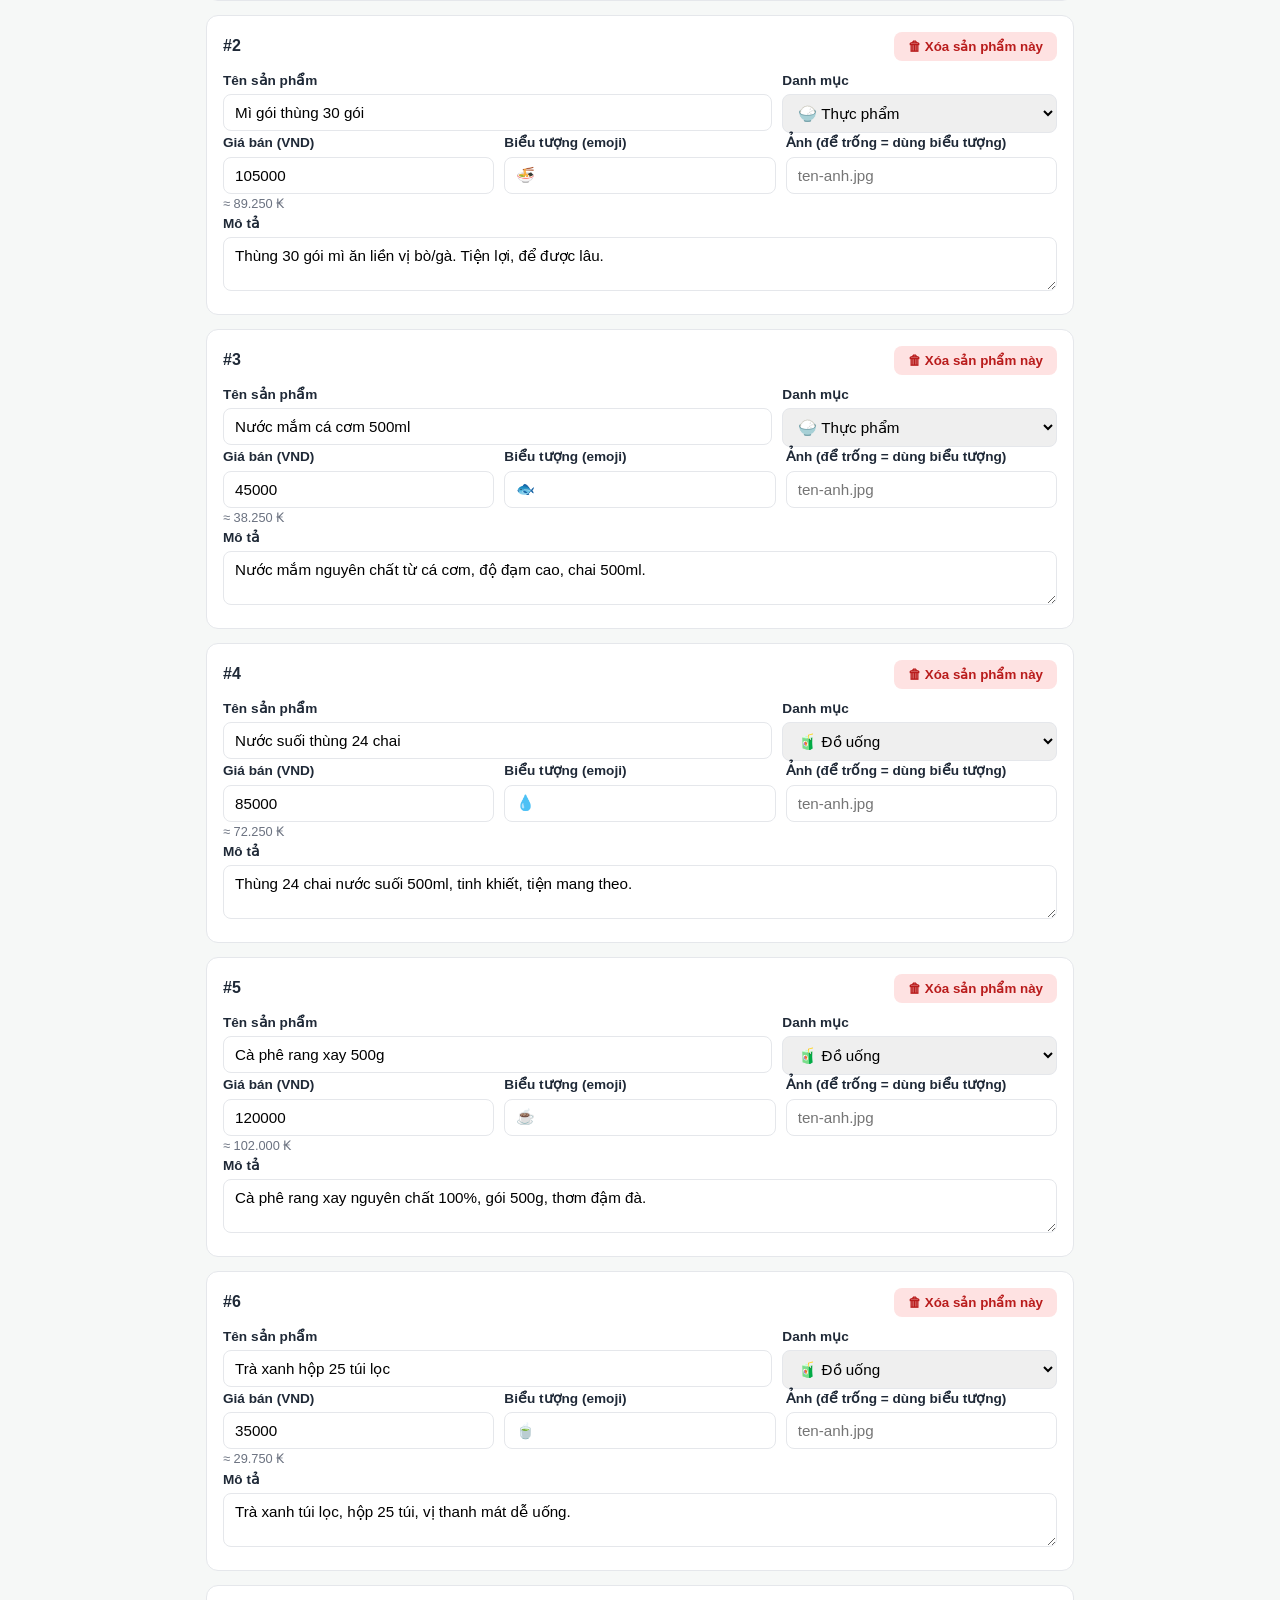
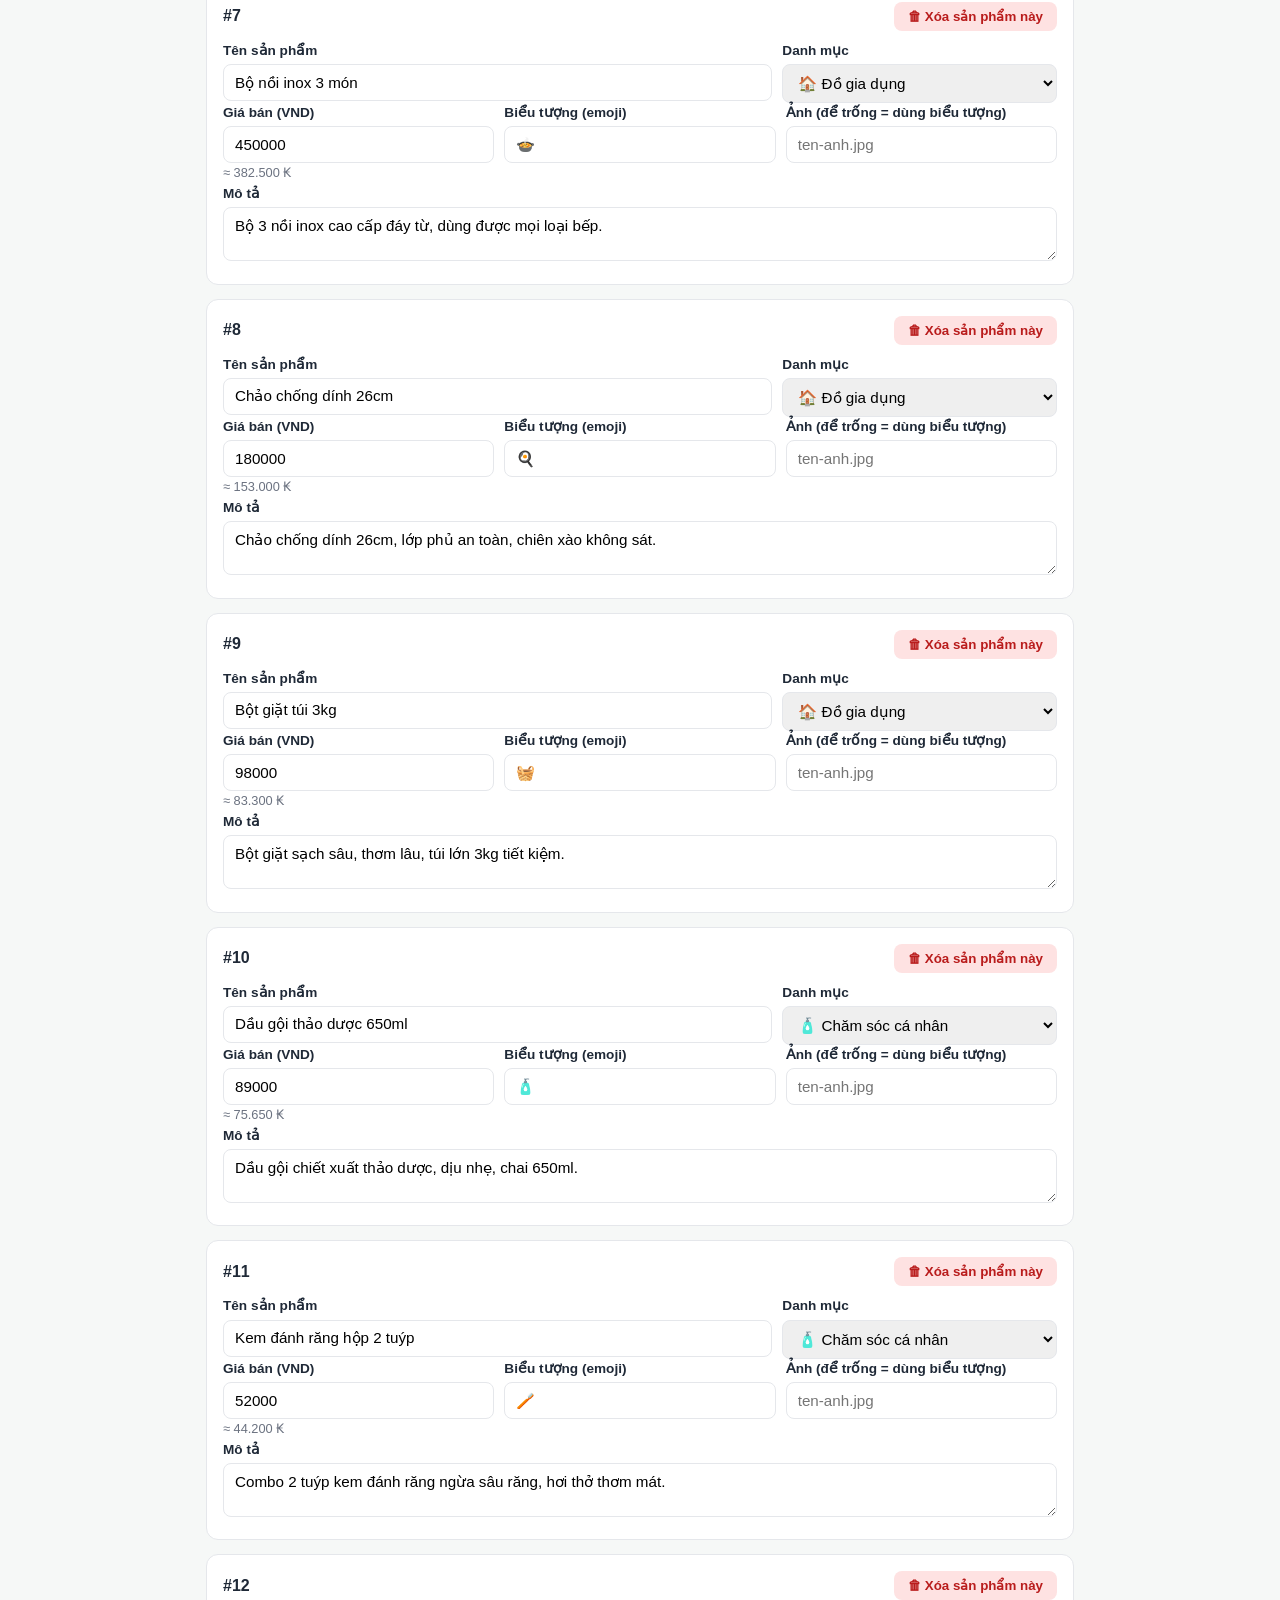
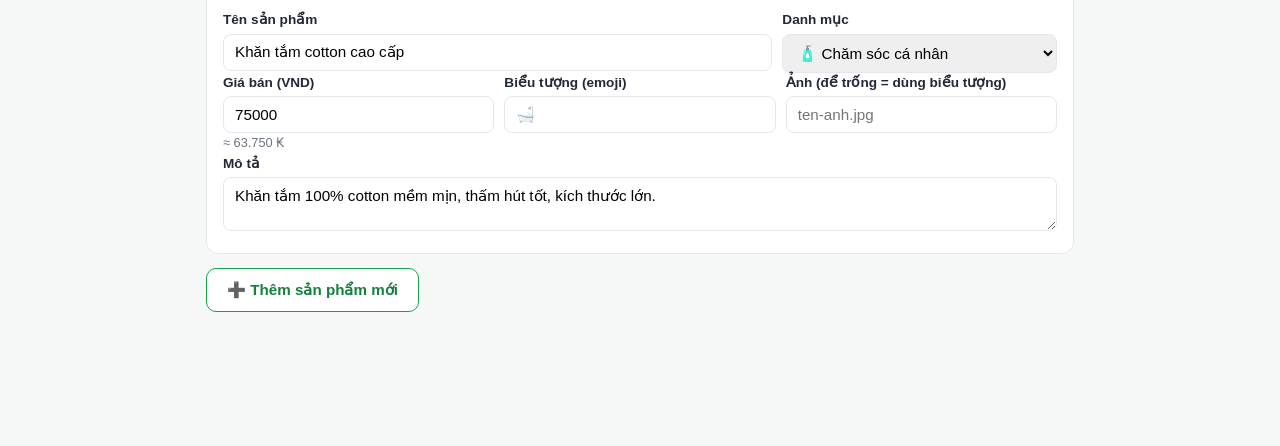
==== commit 8b7c4d3f: "Add files via upload" ====
--- a/admin.html
+++ b/admin.html
@@ -79,19 +79,22 @@
   <main class="qly-khung">
 
     <div class="qly-buoc">
-      <strong>📖 Cách dùng (3 bước, không cần biết code):</strong>
+      <strong>📖 Cách dùng (không cần biết code):</strong>
       <ol>
-        <li>Sửa thông tin bên dưới: đổi giá, đổi tên, thêm hoặc xóa sản phẩm...</li>
+        <li>Sửa thông tin bên dưới: đổi giá, thêm/xóa sản phẩm, thêm/xóa danh mục...</li>
         <li>Bấm nút xanh <strong>"⬇ Tải xuống file dữ liệu mới"</strong> ở cuối trang
             → máy tải về file tên <strong>products.js</strong>.</li>
-        <li>Chép file vừa tải <strong>đè vào</strong> file cũ trong thư mục
-            <strong>website-ban-hang → js</strong> (chọn Replace/Thay thế)
-            → mở website bấm <strong>Ctrl+F5</strong> là thấy thay đổi.</li>
+        <li>Vào trang <strong>github.com/ngocanh8487/cua-hang-ngoc-anh</strong>
+            (đăng nhập nếu được hỏi) → bấm <strong>Add file → Upload files</strong>
+            → kéo file <strong>products.js</strong> vừa tải vào → bấm nút xanh
+            <strong>Commit changes</strong>.</li>
+        <li>Chờ 1–2 phút → mở website bấm <strong>Ctrl+F5</strong> là thấy thay đổi.</li>
       </ol>
-      <p style="margin-top:8px">💡 Thay <strong>mã QR</strong>: chép ảnh QR mới đè lên
-        <strong>qr-vn.png</strong> (Việt) hoặc <strong>qr-lao.png</strong> (Lào).
-        Thay <strong>ảnh sản phẩm</strong>: chép ảnh vào thư mục <strong>images</strong>
-        rồi gõ tên file vào ô "Ảnh" của sản phẩm (ví dụ: images/gao.jpg).</p>
+      <p style="margin-top:8px">💡 Thay <strong>mã QR</strong> hoặc <strong>thêm ảnh sản phẩm</strong>:
+        cũng vào <strong>Add file → Upload files</strong> trên GitHub, tải ảnh lên
+        (QR Việt đặt tên <strong>qr-vn.png</strong>, QR Lào <strong>qr-lao.png</strong>,
+        ảnh sản phẩm đặt tên không dấu ví dụ <strong>gao.jpg</strong> rồi gõ tên đó
+        vào ô "Ảnh" của sản phẩm bên dưới).</p>
     </div>
 
     <h2 class="muc">🏪 Thông tin cửa hàng</h2>
@@ -112,6 +115,10 @@
       </div>
     </div>
 
+    <h2 class="muc">🏷️ Danh mục sản phẩm</h2>
+    <div id="danh-sach-dm"></div>
+    <button class="nut-phu" id="nut-them-dm">➕ Thêm danh mục mới</button>
+
     <h2 class="muc">📦 Sản phẩm <span id="dem-sp" style="font-weight:400;font-size:0.9rem"></span></h2>
     <div id="danh-sach-sp"></div>
     <button class="nut-phu" id="nut-them-sp">➕ Thêm sản phẩm mới</button>
@@ -130,12 +137,17 @@
      rồi sinh ra file products.js mới để tải xuống.
      ================================================================ */
 
-  /* Bản sao dữ liệu đang chỉnh (không đụng dữ liệu gốc đang chạy) */
   let duLieu = {
     cauHinh: JSON.parse(JSON.stringify(CAU_HINH)),
     danhMuc: JSON.parse(JSON.stringify(DANH_MUC)),
     sanPham: JSON.parse(JSON.stringify(SAN_PHAM))
   };
+
+  /* ---------- Chống lỗi khi hiển thị ký tự đặc biệt ---------- */
+  function thoatHTML(s) {
+    return String(s).replace(/&/g, "&amp;").replace(/</g, "&lt;")
+      .replace(/>/g, "&gt;").replace(/"/g, "&quot;");
+  }
 
   /* ---------- Đổ thông tin cửa hàng vào form ---------- */
   function doThongTinShop() {
@@ -145,6 +157,79 @@
     document.getElementById("ch-diachi").value   = duLieu.cauHinh.diaChi || "";
     document.getElementById("ch-tygia").value    = duLieu.cauHinh.tyGiaLAK;
     document.getElementById("ch-zalo").value     = duLieu.cauHinh.soZaloNhanDon || "";
+  }
+
+  /* ---------- Tạo mã danh mục từ tên (bỏ dấu tiếng Việt) ---------- */
+  function taoMaDM(ten) {
+    return ten.normalize("NFD").replace(/[̀-ͯ]/g, "")
+      .replace(/đ/g, "d").replace(/Đ/g, "D")
+      .toLowerCase().trim().replace(/[^a-z0-9]+/g, "-")
+      .replace(/^-+|-+$/g, "") || "danh-muc";
+  }
+
+  /* ---------- Vẽ danh sách DANH MỤC dạng form ---------- */
+  function veDanhSachDM() {
+    const khung = document.getElementById("danh-sach-dm");
+    let html = "";
+    duLieu.danhMuc.forEach(function (dm, i) {
+      const soSP = duLieu.sanPham.filter(function (sp) { return sp.danhMuc === dm.id; }).length;
+      html +=
+        '<div class="the-sp-qly" data-dm-i="' + i + '">' +
+        '  <div class="hang">' +
+        '    <label style="flex:2">Tên danh mục<input type="text" class="o-dm-ten" value="' + thoatHTML(dm.ten) + '"></label>' +
+        '    <label>Biểu tượng (emoji)<input type="text" class="o-dm-icon" value="' + thoatHTML(dm.icon) + '"></label>' +
+        '    <label style="flex:1;align-self:flex-end">' +
+        '      <span class="gia-quy-doi">' + soSP + ' sản phẩm</span><br>' +
+        '      <button type="button" class="nut-xoa-sp nut-xoa-dm" data-i="' + i + '">🗑 Xóa danh mục</button>' +
+        "    </label>" +
+        "  </div>" +
+        "</div>";
+    });
+    khung.innerHTML = html;
+
+    /* Xóa danh mục (chỉ khi không còn sản phẩm nào thuộc nó) */
+    khung.querySelectorAll(".nut-xoa-dm").forEach(function (nut) {
+      nut.addEventListener("click", function () {
+        const i = parseInt(nut.dataset.i);
+        const dm = duLieu.danhMuc[i];
+        const soSP = duLieu.sanPham.filter(function (sp) { return sp.danhMuc === dm.id; }).length;
+        if (soSP > 0) {
+          alert('Chưa xóa được: đang có ' + soSP + ' sản phẩm thuộc "' + dm.ten +
+            '".\nHãy mở từng sản phẩm đó và chuyển sang danh mục khác trước.');
+          return;
+        }
+        if (confirm('Xóa danh mục "' + dm.ten + '"?')) {
+          ghiNhanForm();
+          duLieu.danhMuc.splice(i, 1);
+          veDanhSachDM();
+          veDanhSachSP();
+        }
+      });
+    });
+
+    /* Đổi tên/biểu tượng danh mục → cập nhật ngay các ô chọn của sản phẩm */
+    khung.querySelectorAll(".o-dm-ten, .o-dm-icon").forEach(function (o) {
+      o.addEventListener("change", function () {
+        ghiNhanForm();
+        veDanhSachSP();
+      });
+    });
+  }
+
+  /* ---------- Thêm danh mục mới ---------- */
+  function ganNutThemDM() {
+    document.getElementById("nut-them-dm").addEventListener("click", function () {
+      const ten = prompt("Tên danh mục mới (ví dụ: Trái cây tươi):", "");
+      if (!ten || !ten.trim()) return;
+      ghiNhanForm();
+      let id = taoMaDM(ten), dem = 2;
+      while (duLieu.danhMuc.some(function (d) { return d.id === id; })) {
+        id = taoMaDM(ten) + "-" + dem++;
+      }
+      duLieu.danhMuc.push({ id: id, ten: ten.trim(), icon: "🏷️" });
+      veDanhSachDM();
+      veDanhSachSP();
+    });
   }
 
   /* ---------- Vẽ danh sách sản phẩm dạng form ---------- */
@@ -162,7 +247,7 @@
         '<div class="the-sp-qly" data-i="' + i + '">' +
         '  <div class="dau-the">' +
         "    <strong>#" + (i + 1) + "</strong>" +
-        '    <button class="nut-xoa-sp" data-i="' + i + '">🗑 Xóa sản phẩm này</button>' +
+        '    <button class="nut-xoa-sp nut-xoa-hang" data-i="' + i + '">🗑 Xóa sản phẩm này</button>' +
         "  </div>" +
         '  <div class="hang">' +
         '    <label style="flex:2">Tên sản phẩm<input type="text" class="o-ten" value="' + thoatHTML(sp.ten) + '"></label>' +
@@ -183,13 +268,14 @@
     document.getElementById("dem-sp").textContent = "(" + duLieu.sanPham.length + " sản phẩm)";
 
     /* Nút xóa từng sản phẩm */
-    khung.querySelectorAll(".nut-xoa-sp").forEach(function (nut) {
+    khung.querySelectorAll(".nut-xoa-hang").forEach(function (nut) {
       nut.addEventListener("click", function () {
         const i = parseInt(nut.dataset.i);
         if (confirm('Xóa "' + duLieu.sanPham[i].ten + '"?')) {
           ghiNhanForm();
           duLieu.sanPham.splice(i, 1);
           veDanhSachSP();
+          veDanhSachDM();
         }
       });
     });
@@ -198,6 +284,7 @@
     khung.querySelectorAll(".the-sp-qly").forEach(function (the) {
       const oGia = the.querySelector(".o-gia");
       const oLak = the.querySelector("[data-lak]");
+      if (!oGia || !oLak) return;
       function capNhat() {
         const g = parseFloat(oGia.value) || 0;
         const tg = parseFloat(document.getElementById("ch-tygia").value) || 0;
@@ -217,6 +304,16 @@
     duLieu.cauHinh.tyGiaLAK      = parseFloat(document.getElementById("ch-tygia").value) || 0.85;
     duLieu.cauHinh.soZaloNhanDon = document.getElementById("ch-zalo").value.trim();
 
+    /* Ghi nhận danh mục (giữ nguyên mã id để sản phẩm không bị lạc) */
+    document.querySelectorAll("#danh-sach-dm .the-sp-qly").forEach(function (the) {
+      const i = parseInt(the.dataset.dmI);
+      const dm = duLieu.danhMuc[i];
+      if (!dm) return;
+      dm.ten  = the.querySelector(".o-dm-ten").value.trim() || dm.ten;
+      dm.icon = the.querySelector(".o-dm-icon").value.trim() || "🏷️";
+    });
+
+    /* Ghi nhận sản phẩm */
     document.querySelectorAll("#danh-sach-sp .the-sp-qly").forEach(function (the) {
       const i = parseInt(the.dataset.i);
       const sp = duLieu.sanPham[i];
@@ -245,6 +342,7 @@
       moTa: ""
     });
     veDanhSachSP();
+    veDanhSachDM();
     const cacThe = document.querySelectorAll("#danh-sach-sp .the-sp-qly");
     cacThe[cacThe.length - 1].scrollIntoView({ behavior: "smooth" });
   });
@@ -255,6 +353,10 @@
     const loi = [];
     if (!duLieu.cauHinh.tenCuaHang) loi.push("Chưa nhập tên cửa hàng");
     if (!(duLieu.cauHinh.tyGiaLAK > 0)) loi.push("Tỷ giá phải lớn hơn 0");
+    if (duLieu.danhMuc.length === 0) loi.push("Phải có ít nhất 1 danh mục");
+    duLieu.danhMuc.forEach(function (dm, i) {
+      if (!dm.ten) loi.push("Danh mục #" + (i + 1) + " chưa có tên");
+    });
     duLieu.sanPham.forEach(function (sp, i) {
       if (!sp.ten) loi.push("Sản phẩm #" + (i + 1) + " chưa có tên");
       if (!(sp.gia > 0)) loi.push('Sản phẩm "' + (sp.ten || "#" + (i + 1)) + '" giá phải lớn hơn 0');
@@ -267,7 +369,8 @@
     const o = document.getElementById("ket-qua-kiem-tra");
     if (loi.length === 0) {
       o.style.color = "#15803d";
-      o.textContent = "✅ Dữ liệu hợp lệ: " + duLieu.sanPham.length + " sản phẩm, sẵn sàng tải xuống.";
+      o.textContent = "✅ Dữ liệu hợp lệ: " + duLieu.danhMuc.length + " danh mục, " +
+        duLieu.sanPham.length + " sản phẩm — sẵn sàng tải xuống.";
     } else {
       o.style.color = "#b91c1c";
       o.textContent = "⚠️ " + loi.join(" • ");
@@ -335,18 +438,14 @@
     a.click();
     a.remove();
     o.style.color = "#15803d";
-    o.textContent = "✅ Đã tải file products.js — chép đè vào thư mục website-ban-hang → js, rồi mở website bấm Ctrl+F5.";
+    o.textContent = "✅ Đã tải file products.js — vào GitHub bấm Add file → Upload files, kéo file này vào rồi bấm Commit changes.";
   });
-
-  /* ---------- Chống lỗi khi gõ ký tự đặc biệt vào ô nhập ---------- */
-  function thoatHTML(s) {
-    return String(s).replace(/&/g, "&amp;").replace(/</g, "&lt;")
-      .replace(/>/g, "&gt;").replace(/"/g, "&quot;");
-  }
 
   /* Khởi động */
   doThongTinShop();
+  veDanhSachDM();
   veDanhSachSP();
+  ganNutThemDM();
   </script>
 </body>
 </html>
